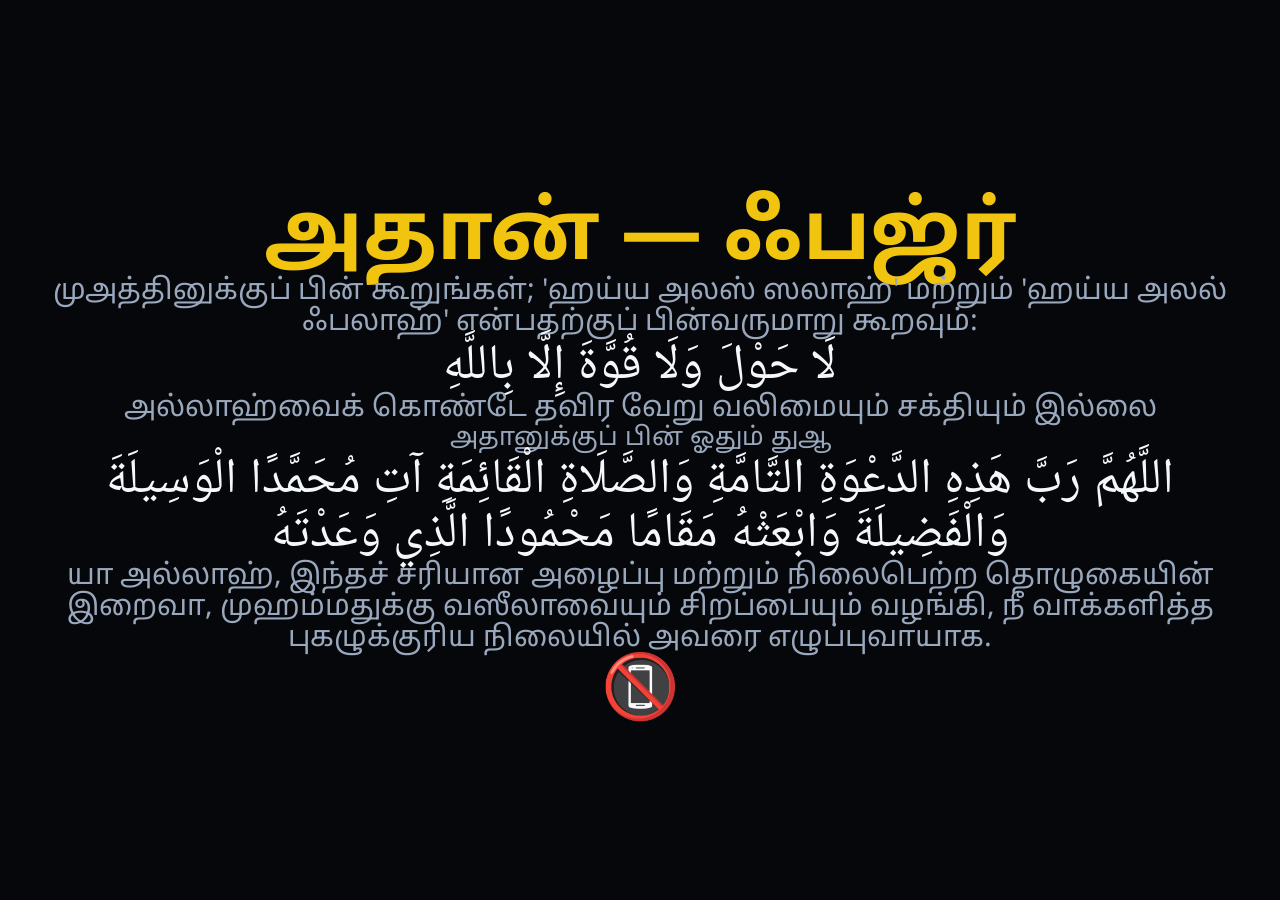
==== display/index.html @ 2e2604dc "M1.5/M2 web app + M3-M5 Android shell, themes, and front-page layout polish Brings the display and a" ====
<!DOCTYPE html>
<html lang="en">
<head>
<meta charset="UTF-8">
<meta name="viewport" content="width=device-width, initial-scale=1.0">
<title>Salah Board</title>
<link rel="stylesheet" href="./fonts/fonts.css">
<link rel="stylesheet" id="theme-css" href="./themes/classic/theme.css">
</head>
<body>
  <div id="screen-root" class="screen-root"></div>
  <div id="night-overlay" aria-hidden="true"></div>

  <script src="./js/config.js"></script>
  <script src="./js/engine.js"></script>
  <script src="./js/state.js"></script>
  <script src="./js/ui.js"></script>
  <script src="./js/main.js"></script>
</body>
</html>
---- display/fonts/fonts.css ----
/* ============================================================
   Salah Board — bundled offline fonts
   woff2 files pulled once from Fontsource's CDN (jsDelivr-backed) and
   committed here — the display never fetches fonts at runtime. Needed
   because the target hardware (cheap Android TV boxes) can't be trusted
   to ship Sinhala/Tamil/Arabic glyphs, and CLAUDE.md/SPEC.md require the
   app to work with zero network access. See FONTS.md for how these were
   downloaded and verified (wOF2 magic bytes).

   Single family 'Salah Sans' spans Latin+Sinhala+Tamil via unicode-range,
   so any element just uses --sb-font and the right glyphs load per
   script. 'Salah Arabic' is separate — dua Arabic text wants a Naskh
   style, not a generic sans.
   ============================================================ */

@font-face {
  font-family: 'Salah Sans';
  font-style: normal;
  font-weight: 400;
  font-display: swap;
  src: url('./noto-sans/noto-sans-400.woff2') format('woff2');
  unicode-range: U+0000-00FF, U+0131, U+0152-0153, U+02BB-02BC, U+2000-206F, U+2074, U+20AC, U+2122, U+2191, U+2193, U+2212, U+2215, U+FEFF, U+FFFD;
}
@font-face {
  font-family: 'Salah Sans';
  font-style: normal;
  font-weight: 700;
  font-display: swap;
  src: url('./noto-sans/noto-sans-700.woff2') format('woff2');
  unicode-range: U+0000-00FF, U+0131, U+0152-0153, U+02BB-02BC, U+2000-206F, U+2074, U+20AC, U+2122, U+2191, U+2193, U+2212, U+2215, U+FEFF, U+FFFD;
}

@font-face {
  font-family: 'Salah Sans';
  font-style: normal;
  font-weight: 400;
  font-display: swap;
  src: url('./noto-sans-sinhala/noto-sans-sinhala-400.woff2') format('woff2');
  unicode-range: U+0D80-0DFF;
}
@font-face {
  font-family: 'Salah Sans';
  font-style: normal;
  font-weight: 700;
  font-display: swap;
  src: url('./noto-sans-sinhala/noto-sans-sinhala-700.woff2') format('woff2');
  unicode-range: U+0D80-0DFF;
}

@font-face {
  font-family: 'Salah Sans';
  font-style: normal;
  font-weight: 400;
  font-display: swap;
  src: url('./noto-sans-tamil/noto-sans-tamil-400.woff2') format('woff2');
  unicode-range: U+0B80-0BFF;
}
@font-face {
  font-family: 'Salah Sans';
  font-style: normal;
  font-weight: 700;
  font-display: swap;
  src: url('./noto-sans-tamil/noto-sans-tamil-700.woff2') format('woff2');
  unicode-range: U+0B80-0BFF;
}

@font-face {
  font-family: 'Salah Arabic';
  font-style: normal;
  font-weight: 400;
  font-display: swap;
  src: url('./noto-naskh-arabic/noto-naskh-arabic-400.woff2') format('woff2');
  unicode-range: U+0600-06FF, U+0750-077F, U+08A0-08FF, U+FB50-FDFF, U+FE70-FEFF;
}
---- display/themes/classic/theme.css ----
/* ============================================================
   Salah Board — theme: classic
   Dark, high-contrast, big-type — inspired by classic green/
   yellow/red LED masjid boards, tastefully modernised. Designed
   to read clearly at 1920x1080 / 1280x720 from ~10 m away.

   Sizing: 1rem = 1vmin * --sb-scale (see html{} below), so every
   font-size/gap in rem is the same *physical* size in landscape and
   portrait on a given panel — only the layout restacks (see the
   @media (orientation: portrait) block at the end). --sb-scale is
   set from config.display.scale / ?scale= by main.js.
   ============================================================ */

:root {
  --sb-scale: 1;
  --sb-bg: #05070a;
  --sb-bg-elevated: #0e1420;
  --sb-fg: #f4f7fb;
  --sb-fg-dim: #9aa8bd;
  --sb-accent: #2ecc71;   /* classic "go" green */
  --sb-warn: #f1c40f;     /* amber — azan / attention */
  --sb-danger: #e74c3c;   /* red — silence / khutbah / salah */
  --sb-border: #1c2434;
  --sb-radius: 14px;
  --sb-font: 'Salah Sans', 'Segoe UI', Tahoma, Arial, sans-serif;
  --sb-font-arabic: 'Salah Arabic', 'Traditional Arabic', 'Scheherazade New', serif;
}

* { box-sizing: border-box; }

html   { font-size: calc(1vmin * var(--sb-scale)); }

html, body {
  margin: 0;
  padding: 0;
  width: 100%;
  height: 100%;
  background: var(--sb-bg);
  color: var(--sb-fg);
  font-family: var(--sb-font);
  overflow: hidden;
}

#screen-root {
  position: relative;
  width: 100vw;
  height: 100vh;
  padding: 4vh 4vw;      /* TV-safe margins — describes the viewport, stays vh/vw */
  display: flex;
  flex-direction: column;
}

#night-overlay {
  position: fixed;
  inset: 0;
  background: #000;
  opacity: 0;
  transition: opacity 1.5s ease;
  pointer-events: none;
  z-index: 50;
}

.screen { display: flex; flex-direction: column; height: 100%; gap: 2rem; }

/* ── Shared bits ─────────────────────────────────────────── */
.topbar { display: flex; justify-content: space-between; align-items: baseline; }
.masjid-name { font-size: 4rem; font-weight: 700; letter-spacing: .02em; }
.dates { text-align: right; font-size: 2.6rem; color: var(--sb-fg-dim); display: flex; flex-direction: row; align-items: baseline; gap: .5em; white-space: nowrap; }
.date-sep { opacity: .6; }

.card { background: var(--sb-bg-elevated); border: 1px solid var(--sb-border); border-radius: var(--sb-radius); padding: 1.6rem 2rem; }

/* ── Hero: clock on top, next azan/iqamah dominant below ───── */
.hero-row { display: flex; flex-direction: column; gap: 1.2rem; align-items: stretch; }
.hero-clock {
  display: flex; flex-direction: row; align-items: baseline; justify-content: center;
  text-align: center; gap: .8rem; flex: 0 0 auto;
}
.hero-next {
  display: flex; flex-direction: column; align-items: center; justify-content: center;
  text-align: center; gap: .6rem; flex: 1;
}

.clock-big { font-size: 8rem; font-weight: 800; line-height: 1; letter-spacing: .02em; font-variant-numeric: tabular-nums; }

.np-label { font-size: 2.2rem; color: var(--sb-fg-dim); text-transform: uppercase; letter-spacing: .08em; }
.np-name { font-size: 6.5rem; font-weight: 800; color: var(--sb-accent); }
.np-times { display: flex; align-items: center; justify-content: center; gap: 4rem; width: 100%; }
.np-time-col { display: flex; flex-direction: column; align-items: center; gap: .4rem; }
.np-divider { width: 1px; align-self: stretch; background: var(--sb-border); }
.np-time-label { font-size: 2.6rem; color: var(--sb-fg-dim); text-transform: uppercase; letter-spacing: .05em; }
.np-time { font-size: 10rem; font-weight: 800; font-variant-numeric: tabular-nums; }
.np-countdown { font-size: 4.4rem; font-weight: 700; font-variant-numeric: tabular-nums; }

.timetable-strip { display: flex; justify-content: space-between; gap: 1.5rem; }
.tt-cell { flex: 1; text-align: center; display: flex; flex-direction: column; gap: .4em; }
.tt-label { font-size: 2.4rem; color: var(--sb-fg-dim); text-transform: uppercase; letter-spacing: .05em; }
.tt-time { font-size: 3.8rem; font-weight: 700; font-variant-numeric: tabular-nums; }

.pinned-banner {
  background: var(--sb-warn); color: #1a1300; font-weight: 700; font-size: 3rem;
  border-radius: var(--sb-radius); padding: 1.2rem 2rem; text-align: center;
}

.jumuah-day-banner {
  background: var(--sb-bg-elevated); border: 1px solid var(--sb-accent); color: var(--sb-accent);
  border-radius: var(--sb-radius); padding: 1rem 2rem; text-align: center; font-size: 2.8rem; font-weight: 600;
}

.ramadan-block { display: flex; justify-content: center; gap: 3rem; font-size: 3.2rem; font-weight: 600; color: var(--sb-warn); }

.card--notice .notice-text,
.card--etiquette .etiquette-text { font-size: 2.8rem; text-align: center; margin: 0; }

.screen--normal { justify-content: space-between; }

/* ── AZAN ─────────────────────────────────────────────────── */
.screen--azan { justify-content: center; align-items: center; text-align: center; gap: .2rem; }
.azan-banner { font-size: 9rem; font-weight: 800; color: var(--sb-warn); margin: 0; line-height: 1.05; }
.azan-reminder, .azan-dua { max-width: 94vw; display: flex; flex-direction: column; gap: .1rem; }
.reminder-text, .translation, .dua-text { font-size: 3.2rem; color: var(--sb-fg-dim); margin: 0; line-height: 1.08; }
.arabic { font-size: 5.5rem; direction: rtl; font-family: var(--sb-font-arabic); margin: 0; line-height: 1.08; }
.azan-dua h3 { font-size: 2.8rem; color: var(--sb-fg-dim); font-weight: 500; margin: 0; line-height: 1.05; }
.phones-silent-icon { font-size: 7rem; line-height: 1; }

/* ── BETWEEN ──────────────────────────────────────────────── */
.screen--between { justify-content: center; align-items: center; text-align: center; gap: 1.5rem; }
.iqamah-countdown-dominant { display: flex; flex-direction: column; gap: .5rem; }
.icd-label { font-size: 4rem; color: var(--sb-fg-dim); text-transform: uppercase; letter-spacing: .08em; margin: 0; }
.icd-countdown { font-size: 18rem; font-weight: 800; font-variant-numeric: tabular-nums; color: var(--sb-accent); line-height: 1; }
.between-reminder { font-size: 3rem; max-width: 70vw; color: var(--sb-fg-dim); }
.between-reminder p { margin: 0; }
.dua-card { max-width: 70vw; display: flex; flex-direction: column; gap: .5rem; }
.sunnah-reminder { font-size: 2.6rem; color: var(--sb-fg-dim); }

/* ── IQAMAH ───────────────────────────────────────────────── */
.screen--iqamah { justify-content: center; align-items: center; text-align: center; gap: 3rem; background: radial-gradient(ellipse at center, #2a0f0f 0%, var(--sb-bg) 70%); }
.iqamah-title { font-size: 11rem; font-weight: 800; color: var(--sb-danger); margin: 0; }
.iqamah-lines { list-style: none; padding: 0; margin: 0; font-size: 3.6rem; display: flex; flex-direction: column; gap: 1rem; }

/* ── SALAH ────────────────────────────────────────────────── */
#screen-root.state-salah { background: #000; } /* fills the padding gap too — true near-black, minimal light spill */
.screen--salah { justify-content: center; align-items: center; text-align: center; gap: 2rem; background: #000; }
.salah-clock { font-size: 5.5rem; color: #333; font-variant-numeric: tabular-nums; }
.salah-line { font-size: 3.6rem; color: #555; }

/* ── AFTER ────────────────────────────────────────────────── */
.screen--after { justify-content: center; align-items: center; text-align: center; }

/* ── SUNRISE_WAIT / LUHA_WAIT / LUHA_OPEN ───────────────────── */
.screen--sunrise-wait, .screen--luha-wait { justify-content: center; align-items: center; text-align: center; gap: 2rem; }
.countdown-label { font-size: 4rem; color: var(--sb-fg-dim); text-transform: uppercase; letter-spacing: .08em; }
.countdown { font-size: 16rem; font-weight: 800; font-variant-numeric: tabular-nums; }
.screen--luha-open { justify-content: center; align-items: center; text-align: center; }
.luha-open-card { font-size: 5.5rem; font-weight: 700; color: var(--sb-accent); }

/* ── NIGHT ────────────────────────────────────────────────── */
.screen--night { justify-content: center; align-items: center; text-align: center; gap: 2rem; }
.night-clock { font-size: 7rem; font-weight: 700; font-variant-numeric: tabular-nums; color: var(--sb-fg-dim); }
.night-next-fajr { font-size: 2.8rem; color: var(--sb-fg-dim); }

/* ── JUMUAH / KHUTBAH ─────────────────────────────────────── */
.screen--jumuah { justify-content: center; align-items: center; text-align: center; gap: 3rem; }
.jumuah-banner { font-size: 6.5rem; font-weight: 700; color: var(--sb-accent); }
.screen--khutbah { justify-content: center; align-items: center; text-align: center; background: radial-gradient(ellipse at center, #2a0f0f 0%, var(--sb-bg) 70%); }
.khutbah-line { font-size: 7.5rem; font-weight: 800; color: var(--sb-danger); }

/* ── Short landscape panels (e.g. 768p) with banners stacked on
   NORMAL: shrink the clock (the one font-size exception) and trim
   chrome spacing (gaps/padding — not part of the authoritative size
   table) so a pinned banner + Ramadan block still fits up to
   ?scale=1.5; no other text shrinks ──────────────────────────── */
@media (max-height: 800px) and (orientation: landscape) {
  .clock-big { font-size: 6rem; }
  .np-time { font-size: 8rem; }
  .screen { gap: .5rem; }
  .card { padding: .5rem 1.5rem; }
  .hero-row { gap: .4rem; }
  .hero-clock, .hero-next { gap: .2rem; }
}

/* ── Portrait: layout restacks only — text sizes are unchanged
   because the rem base is vmin-derived (same physical size).
   Stacking the hero cards costs a lot more vertical room than the
   landscape row does, so chrome spacing (gaps/padding — not
   authoritative like the font table) is tightened here to keep
   NORMAL clear of the viewport up to ?scale=1.5. ────────────── */
@media (orientation: portrait) {
  .screen { gap: 1rem; }
  .card { padding: 1rem 1.5rem; }

  .topbar { flex-direction: column; align-items: center; text-align: center; }
  .dates { text-align: center; }

  .hero-row { flex-direction: column; gap: 1rem; }
  .hero-clock, .hero-next { width: 100%; gap: .4rem; }

  .timetable-strip { display: grid; grid-template-columns: 1fr 1fr; gap: 0; }
  .tt-cell { padding: .8rem 0; }
  .tt-cell:nth-child(n+3) { border-top: 1px solid var(--sb-border); }
  .tt-time { font-size: 4.2rem; }

  .azan-reminder, .azan-dua, .between-reminder, .dua-card { max-width: 88vw; }
}
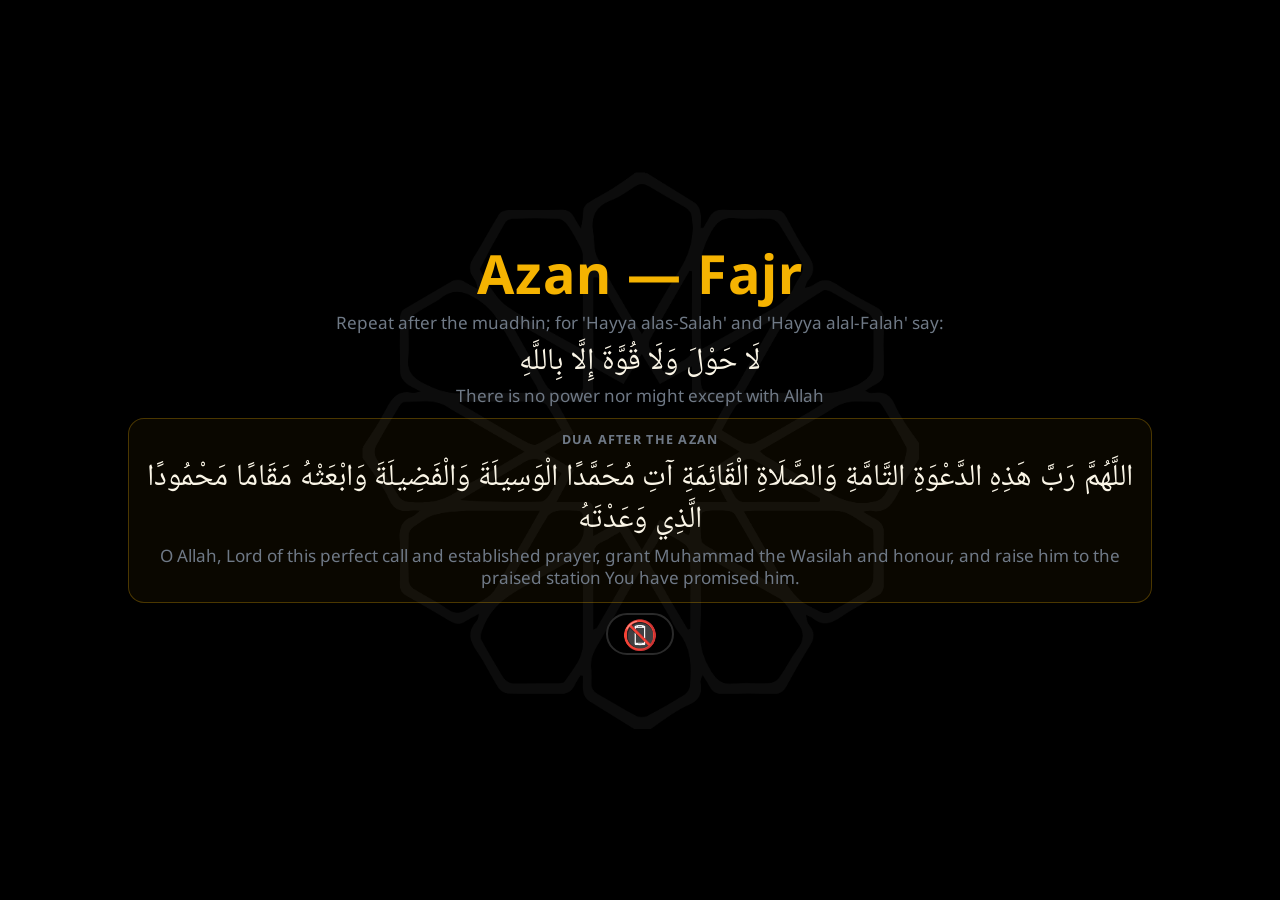
==== commit f17d6229: "Add PC/Debian kiosk deploy kit with on-device settings Adds a Linux/Windows deploy kit (deploy/) for" ====
--- a/display/index.html
+++ b/display/index.html
@@ -11,6 +11,13 @@
   <div id="screen-root" class="screen-root"></div>
   <div id="night-overlay" aria-hidden="true"></div>
 
+  <!-- Click/tap anywhere on the board opens the on-device settings page —
+       the same gesture the Android shell uses (touch the screen → settings).
+       The board has no other interactive elements, so any click means "settings". -->
+  <script>
+    document.addEventListener('click', function () { location.href = '../admin/'; });
+  </script>
+
   <script src="./js/config.js"></script>
   <script src="./js/engine.js"></script>
   <script src="./js/state.js"></script>
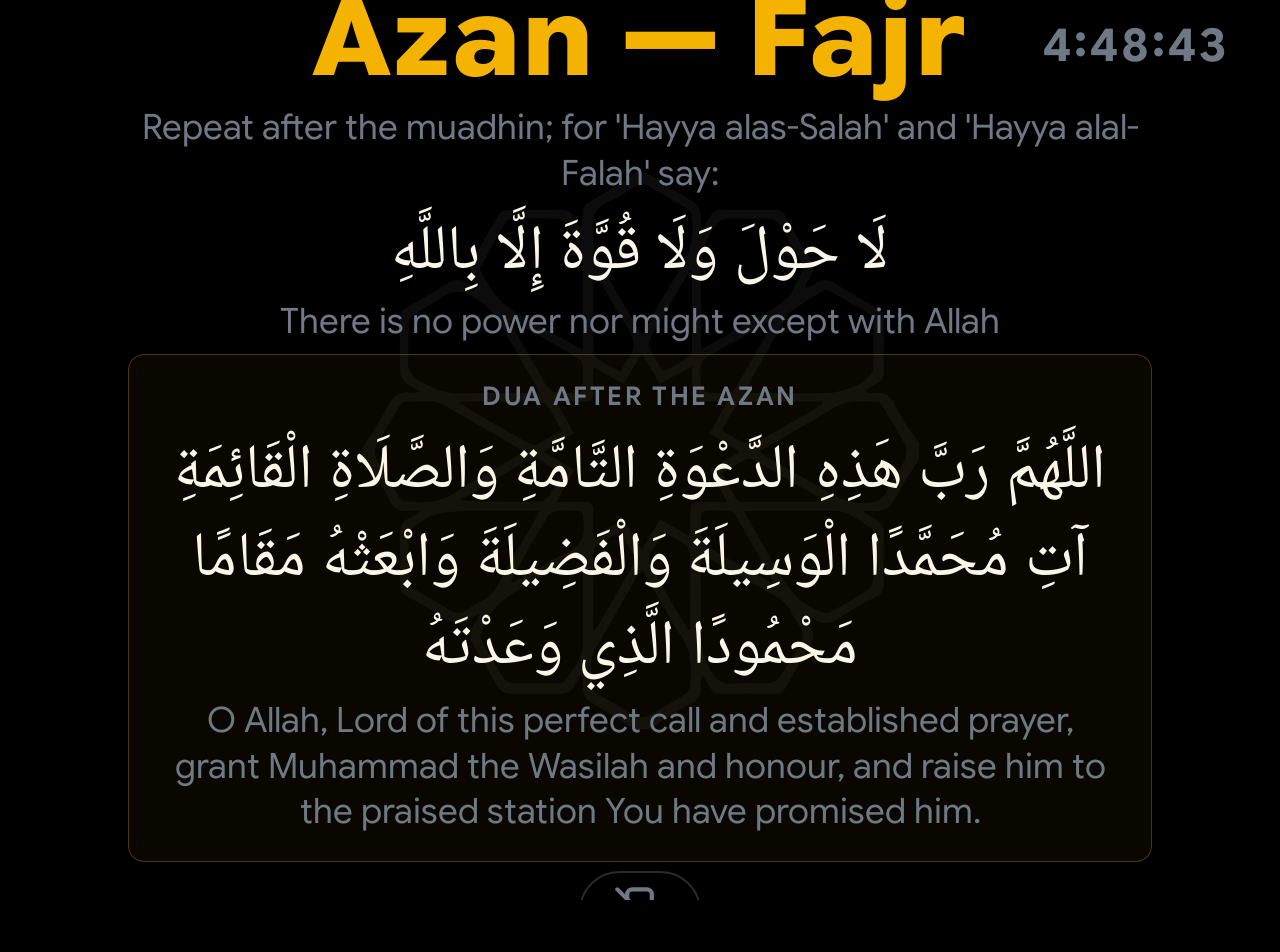
==== commit 1455a718: "Advanced layout tuning, bigger clock/countdown, no sunrise countdown, Jumu'ah alerts end at Asr - Re" ====
--- a/display/index.html
+++ b/display/index.html
@@ -6,6 +6,7 @@
 <title>Salah Board</title>
 <link rel="stylesheet" href="./fonts/fonts.css">
 <link rel="stylesheet" id="theme-css" href="./themes/classic/theme.css">
+<link rel="stylesheet" href="./css/layout.css">
 </head>
 <body>
   <div id="screen-root" class="screen-root"></div>
@@ -15,7 +16,10 @@
        the same gesture the Android shell uses (touch the screen → settings).
        The board has no other interactive elements, so any click means "settings". -->
   <script>
-    document.addEventListener('click', function () { location.href = '../admin/'; });
+    // Not when embedded (the admin Advanced tab shows the board in a preview frame).
+    if (window.self === window.top) {
+      document.addEventListener('click', function () { location.href = '../admin/'; });
+    }
   </script>
 
   <script src="./js/config.js"></script>
--- a/display/fonts/fonts.css
+++ b/display/fonts/fonts.css
@@ -72,3 +72,35 @@
   src: url('./noto-naskh-arabic/noto-naskh-arabic-400.woff2') format('woff2');
   unicode-range: U+0600-06FF, U+0750-077F, U+08A0-08FF, U+FB50-FDFF, U+FE70-FEFF;
 }
+
+/* ── Selectable modern UI fonts (variable, Latin) ─────────────
+   Pulled once from Fontsource (jsDelivr) as variable woff2, one file per
+   family covering the whole weight axis. The board chooses one via
+   config.display.font (see the admin Display tab); it becomes the FIRST
+   family in --sb-font, so Latin uses it and Sinhala/Tamil/Arabic still
+   fall back to the bundled Noto faces above. Google Sans Flex is the
+   default — a modern, space-efficient face that fits long masjid names. */
+@font-face {
+  font-family: 'Google Sans Flex';
+  font-style: normal;
+  font-weight: 100 900;
+  font-display: swap;
+  src: url('./google-sans-flex/google-sans-flex-vf.woff2') format('woff2');
+  unicode-range: U+0000-00FF, U+0131, U+0152-0153, U+2000-206F, U+2074, U+20AC, U+2122, U+2212;
+}
+@font-face {
+  font-family: 'Manrope';
+  font-style: normal;
+  font-weight: 200 800;
+  font-display: swap;
+  src: url('./manrope/manrope-vf.woff2') format('woff2');
+  unicode-range: U+0000-00FF, U+0131, U+0152-0153, U+2000-206F, U+2074, U+20AC, U+2122, U+2212;
+}
+@font-face {
+  font-family: 'Figtree';
+  font-style: normal;
+  font-weight: 300 900;
+  font-display: swap;
+  src: url('./figtree/figtree-vf.woff2') format('woff2');
+  unicode-range: U+0000-00FF, U+0131, U+0152-0153, U+2000-206F, U+2074, U+20AC, U+2122, U+2212;
+}
--- a/display/themes/classic/theme.css
+++ b/display/themes/classic/theme.css
@@ -22,7 +22,7 @@
   --sb-danger: #e74c3c;   /* red — silence / khutbah / salah */
   --sb-border: #1c2434;
   --sb-radius: 14px;
-  --sb-font: 'Salah Sans', 'Segoe UI', Tahoma, Arial, sans-serif;
+  --sb-font: var(--sb-font-ui, 'Salah Sans'), 'Salah Sans', 'Segoe UI', Tahoma, Arial, sans-serif;
   --sb-font-arabic: 'Salah Arabic', 'Traditional Arabic', 'Scheherazade New', serif;
 }
 
@@ -147,8 +147,8 @@
 /* ── AFTER ────────────────────────────────────────────────── */
 .screen--after { justify-content: center; align-items: center; text-align: center; }
 
-/* ── SUNRISE_WAIT / LUHA_WAIT / LUHA_OPEN ───────────────────── */
-.screen--sunrise-wait, .screen--luha-wait { justify-content: center; align-items: center; text-align: center; gap: 2rem; }
+/* ── LUHA_WAIT / LUHA_OPEN ─────────────────────────────── */
+.screen--luha-wait { justify-content: center; align-items: center; text-align: center; gap: 2rem; }
 .countdown-label { font-size: 4rem; color: var(--sb-fg-dim); text-transform: uppercase; letter-spacing: .08em; }
 .countdown { font-size: 16rem; font-weight: 800; font-variant-numeric: tabular-nums; }
 .screen--luha-open { justify-content: center; align-items: center; text-align: center; }
@@ -202,3 +202,17 @@
 
   .azan-reminder, .azan-dua, .between-reminder, .dua-card { max-width: 88vw; }
 }
+
+/* ── Corner clock — the time stays visible on every transient
+   screen (azan, iqamah countdown, luha timer, Jumu'ah).
+   It sits in its own row at the top-right (in normal flow, not
+   floating), so it can never cover the screen's content; the
+   screen below simply takes the remaining height. ──────────── */
+.corner-clock {
+  position: relative; z-index: 1; flex: none; align-self: flex-end;
+  margin-top: -1.5vh;
+  font-size: 5rem; font-weight: 700; line-height: 1;
+  font-variant-numeric: tabular-nums; letter-spacing: .02em;
+  color: var(--sb-fg-dim); pointer-events: none;
+}
+.corner-clock + .screen { height: auto; flex: 1; min-height: 0; }
--- a/display/css/layout.css
+++ b/display/css/layout.css
@@ -0,0 +1,38 @@
+/* ============================================================
+   Salah Board — layout.css
+   Per-board fine-tuning of the NORMAL screen, driven by
+   config.layout.normal (admin → Advanced tab). Loaded AFTER the theme,
+   so it works on top of every theme without touching theme files.
+
+   Sizes: main.js sets one CSS variable per element (--sb-z-<key>, a
+   multiplier, 1 = the theme's own size) and each element is scaled with
+   `zoom`, which — unlike transform — also resizes the space it takes, so
+   the layout re-flows around the bigger/smaller element.
+   The masjid name is the exception: ui.js scales its font-size in JS
+   because its auto-fit-to-one-line logic measures it.
+
+   Visibility: main.js lists hidden elements in <html data-sb-hide="...">.
+   ============================================================ */
+
+.screen--normal .dates             { zoom: var(--sb-z-dates, 1); }
+.screen--normal .clock-big         { zoom: var(--sb-z-clock, 1); }
+.screen--normal .np-label          { zoom: var(--sb-z-nextLabel, 1); }
+.screen--normal .np-name           { zoom: var(--sb-z-nextName, 1); }
+.screen--normal .np-time-label     { zoom: var(--sb-z-timeLabels, 1); }
+.screen--normal .np-time           { zoom: var(--sb-z-prayerTimes, 1); }
+.screen--normal .np-countdown      { zoom: var(--sb-z-countdown, 1); }
+.screen--normal .tt-label          { zoom: var(--sb-z-ttLabels, 1); }
+.screen--normal .tt-time           { zoom: var(--sb-z-ttTimes, 1); }
+.screen--normal .jumuah-day-banner,
+.screen--normal .pinned-banner,
+.screen--normal .ramadan-block     { zoom: var(--sb-z-banners, 1); }
+.screen--normal .card--notice,
+.screen--normal .card--etiquette   { zoom: var(--sb-z-cards, 1); }
+
+html[data-sb-hide~="masjidName"] .screen--normal .masjid-name,
+html[data-sb-hide~="dates"]      .screen--normal .dates,
+html[data-sb-hide~="nextLabel"]  .screen--normal .np-label,
+html[data-sb-hide~="countdown"]  .screen--normal .np-countdown,
+html[data-sb-hide~="timetable"]  .screen--normal .card--timetable,
+html[data-sb-hide~="cards"]      .screen--normal .card--notice,
+html[data-sb-hide~="cards"]      .screen--normal .card--etiquette { display: none; }
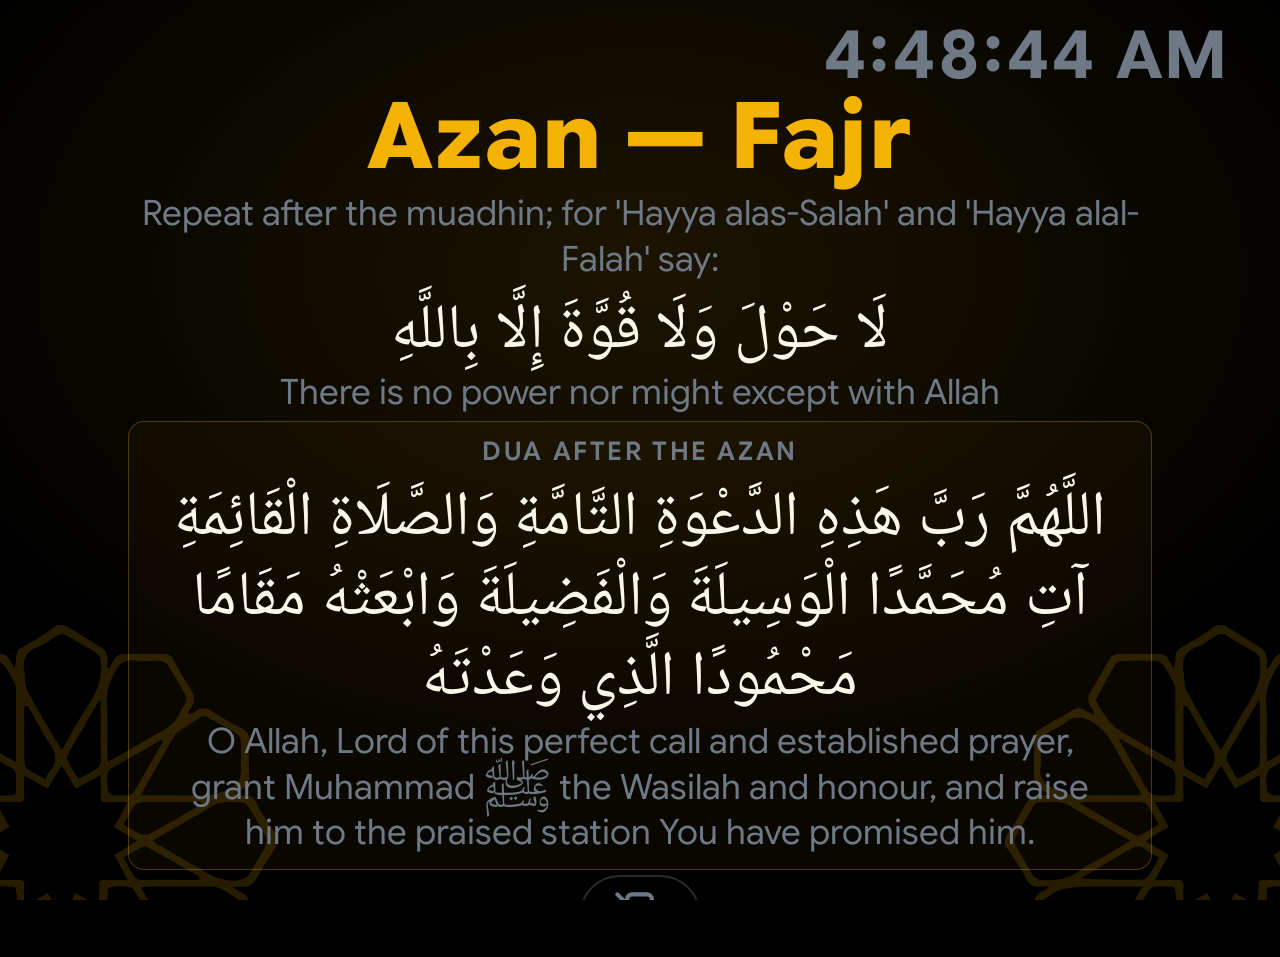
==== commit f2ab45df: "refactor: engine.js builds on vendored pt-core.js (SB-3) Moved to PT: parseTime, loadMonth (cached f" ====
--- a/display/index.html
+++ b/display/index.html
@@ -23,6 +23,7 @@
   </script>
 
   <script src="./js/config.js"></script>
+  <script src="./js/pt-core.js"></script>
   <script src="./js/engine.js"></script>
   <script src="./js/state.js"></script>
   <script src="./js/ui.js"></script>
--- a/display/fonts/fonts.css
+++ b/display/fonts/fonts.css
@@ -64,6 +64,28 @@
   unicode-range: U+0B80-0BFF;
 }
 
+/* Arabic honorific ligatures (ﷺ U+FDFA, ﷻ, ﷲ … U+FDF0–FDFF) inside
+   normal Latin/Tamil/Sinhala text, e.g. "upon the Prophet ﷺ". Without this
+   the UI font has no glyph and the TV draws an empty box. Borrowed from the
+   bundled Naskh file (it has them — checked with fontTools); one face for
+   all weights so bold text doesn't get a faux-bold smear. */
+@font-face {
+  font-family: 'Salah Sans';
+  font-style: normal;
+  font-weight: 400;
+  font-display: swap;
+  src: url('./noto-naskh-arabic/noto-naskh-arabic-400.woff2') format('woff2');
+  unicode-range: U+FDF0-FDFF;
+}
+@font-face {
+  font-family: 'Salah Sans';
+  font-style: normal;
+  font-weight: 700;
+  font-display: swap;
+  src: url('./noto-naskh-arabic/noto-naskh-arabic-400.woff2') format('woff2');
+  unicode-range: U+FDF0-FDFF;
+}
+
 @font-face {
   font-family: 'Salah Arabic';
   font-style: normal;
--- a/display/themes/classic/theme.css
+++ b/display/themes/classic/theme.css
@@ -115,11 +115,13 @@
 .screen--normal { justify-content: space-between; }
 
 /* ── AZAN ─────────────────────────────────────────────────── */
-.screen--azan { justify-content: center; align-items: center; text-align: center; gap: .2rem; }
+.screen--azan { justify-content: center; align-items: center; text-align: center; gap: 1.2rem; }
 .azan-banner { font-size: 9rem; font-weight: 800; color: var(--sb-warn); margin: 0; line-height: 1.05; }
-.azan-reminder, .azan-dua { max-width: 94vw; display: flex; flex-direction: column; gap: .1rem; }
-.reminder-text, .translation, .dua-text { font-size: 3.2rem; color: var(--sb-fg-dim); margin: 0; line-height: 1.08; }
-.arabic { font-size: 5.5rem; direction: rtl; font-family: var(--sb-font-arabic); margin: 0; line-height: 1.08; }
+.azan-reminder, .azan-dua { max-width: 94vw; display: flex; flex-direction: column; gap: .4rem; }
+/* Line-heights opened up from 1.08: Arabic vowel marks were touching the
+   English line below at 1366x768, with half the screen left empty. */
+.reminder-text, .translation, .dua-text { font-size: 3.2rem; color: var(--sb-fg-dim); margin: 0; line-height: 1.3; }
+.arabic { font-size: 5.5rem; direction: rtl; font-family: var(--sb-font-arabic); margin: 0; line-height: 1.45; }
 .azan-dua h3 { font-size: 2.8rem; color: var(--sb-fg-dim); font-weight: 500; margin: 0; line-height: 1.05; }
 .phones-silent-icon { font-size: 7rem; line-height: 1; }
 
@@ -162,8 +164,19 @@
 /* ── JUMUAH / KHUTBAH ─────────────────────────────────────── */
 .screen--jumuah { justify-content: center; align-items: center; text-align: center; gap: 3rem; }
 .jumuah-banner { font-size: 6.5rem; font-weight: 700; color: var(--sb-accent); }
+.jumuah-speaker { font-size: 5.5rem; font-weight: 700; color: var(--sb-fg); }
+.jumuah-topic { font-size: 4rem; font-weight: 500; color: var(--sb-fg-dim); max-width: 85vw; }
 .screen--khutbah { justify-content: center; align-items: center; text-align: center; background: radial-gradient(ellipse at center, #2a0f0f 0%, var(--sb-bg) 70%); }
 .khutbah-line { font-size: 7.5rem; font-weight: 800; color: var(--sb-danger); }
+/* Jumu'ah sunnah/bayan/khutbah set (ui.js .jm): proportionate to this theme. */
+.jumuah-times { font-size: 4.4rem; font-weight: 600; color: var(--sb-fg); }
+.jumuah-times .jm-key { color: var(--sb-fg-dim); font-weight: 500; }
+.jumuah-times .date-sep { margin: 0 .5em; opacity: .5; }
+.jumuah-countdown { font-size: 3.4rem; color: var(--sb-fg-dim); }
+.jm-sched { margin-top: 2rem; }
+.khutbah-title { font-size: 4.4rem; color: var(--sb-fg-dim); }
+.jm-quiet { font-size: 3.4rem; border: 1px solid var(--sb-border); border-radius: 999px; padding: .6rem 2rem .6rem 1.4rem; margin-bottom: 1.5rem; }
+.jm-quiet--stack { border-radius: 2rem; }
 
 /* ── Short landscape panels (e.g. 768p) with banners stacked on
    NORMAL: shrink the clock (the one font-size exception) and trim
@@ -203,15 +216,30 @@
   .azan-reminder, .azan-dua, .between-reminder, .dua-card { max-width: 88vw; }
 }
 
+/* ── Two or more banners at once (e.g. a Ramadan Friday with an Eid notice):
+   on tall screens the generous gaps pushed the notice card off the bottom
+   (up to ~90px at 1080p). Use the same tight chrome spacing as short panels
+   above — spacing only, no text shrinks. ───────────────────────────── */
+.screen--normal:has(.jumuah-day-banner):has(.pinned-banner),
+.screen--normal:has(.jumuah-day-banner):has(.ramadan-block),
+.screen--normal:has(.pinned-banner):has(.ramadan-block) { gap: .5rem; }
+.screen--normal:has(.jumuah-day-banner):has(.pinned-banner) :is(.card, .hero-row),
+.screen--normal:has(.jumuah-day-banner):has(.ramadan-block) :is(.card, .hero-row),
+.screen--normal:has(.pinned-banner):has(.ramadan-block) :is(.card, .hero-row) { gap: .4rem; }
+.screen--normal:has(.jumuah-day-banner):has(.pinned-banner) .card,
+.screen--normal:has(.jumuah-day-banner):has(.ramadan-block) .card,
+.screen--normal:has(.pinned-banner):has(.ramadan-block) .card { padding: .5rem 1.5rem; }
+
 /* ── Corner clock — the time stays visible on every transient
    screen (azan, iqamah countdown, luha timer, Jumu'ah).
    It sits in its own row at the top-right (in normal flow, not
    floating), so it can never cover the screen's content; the
-   screen below simply takes the remaining height. ──────────── */
+   screen below simply takes the remaining height. Enlarged ~45% after
+   board feedback (hard to read across the hall). ─────────────────── */
 .corner-clock {
   position: relative; z-index: 1; flex: none; align-self: flex-end;
   margin-top: -1.5vh;
-  font-size: 5rem; font-weight: 700; line-height: 1;
+  font-size: 7rem; font-weight: 700; line-height: 1;
   font-variant-numeric: tabular-nums; letter-spacing: .02em;
   color: var(--sb-fg-dim); pointer-events: none;
 }
--- a/display/css/layout.css
+++ b/display/css/layout.css
@@ -1,33 +1,20 @@
 /* ============================================================
    Salah Board — layout.css
-   Per-board fine-tuning of the NORMAL screen, driven by
-   config.layout.normal (admin → Advanced tab). Loaded AFTER the theme,
-   so it works on top of every theme without touching theme files.
+   Per-board fine-tuning, driven by config.layout (admin → Advanced tab).
+   Loaded AFTER the theme, so it works on top of every theme without
+   touching theme files.
 
    Sizes: main.js sets one CSS variable per element (--sb-z-<key>, a
-   multiplier, 1 = the theme's own size) and each element is scaled with
-   `zoom`, which — unlike transform — also resizes the space it takes, so
-   the layout re-flows around the bigger/smaller element.
-   The masjid name is the exception: ui.js scales its font-size in JS
-   because its auto-fit-to-one-line logic measures it.
+   multiplier, 1 = the theme's own size) and injects one rule per element
+   from SBConfig.LAYOUT_GROUPS (config.js): `selector { zoom: var(...) }`.
+   `zoom` — unlike transform — also resizes the space an element takes, so
+   the layout re-flows around it. The masjid name is the exception: ui.js
+   scales its font-size in JS because its auto-fit logic measures it.
 
    Visibility: main.js lists hidden elements in <html data-sb-hide="...">.
+
+   Also holds small theme-independent structural rules (end of file).
    ============================================================ */
-
-.screen--normal .dates             { zoom: var(--sb-z-dates, 1); }
-.screen--normal .clock-big         { zoom: var(--sb-z-clock, 1); }
-.screen--normal .np-label          { zoom: var(--sb-z-nextLabel, 1); }
-.screen--normal .np-name           { zoom: var(--sb-z-nextName, 1); }
-.screen--normal .np-time-label     { zoom: var(--sb-z-timeLabels, 1); }
-.screen--normal .np-time           { zoom: var(--sb-z-prayerTimes, 1); }
-.screen--normal .np-countdown      { zoom: var(--sb-z-countdown, 1); }
-.screen--normal .tt-label          { zoom: var(--sb-z-ttLabels, 1); }
-.screen--normal .tt-time           { zoom: var(--sb-z-ttTimes, 1); }
-.screen--normal .jumuah-day-banner,
-.screen--normal .pinned-banner,
-.screen--normal .ramadan-block     { zoom: var(--sb-z-banners, 1); }
-.screen--normal .card--notice,
-.screen--normal .card--etiquette   { zoom: var(--sb-z-cards, 1); }
 
 html[data-sb-hide~="masjidName"] .screen--normal .masjid-name,
 html[data-sb-hide~="dates"]      .screen--normal .dates,
@@ -36,3 +23,104 @@
 html[data-sb-hide~="timetable"]  .screen--normal .card--timetable,
 html[data-sb-hide~="cards"]      .screen--normal .card--notice,
 html[data-sb-hide~="cards"]      .screen--normal .card--etiquette { display: none; }
+
+/* ── Jumu'ah banner carousel ───────────────────────────────────
+   When a bayan speaker/topic is set, the banner alternates between
+   "Jumu'ah today · Bayan · Azan" and "Speaker · Topic" on ONE line
+   (crossfade, 6 s each — see jumuahCarouselHtml in ui.js), so it takes
+   no more height than the plain banner. Structural only (inherits the
+   theme's colours and size), so it suits every theme. Slides stack in
+   one grid cell, so the banner is as tall as the taller slide. */
+.jumuah-day-banner.jdb-carousel { display: grid; place-items: center; }
+.jdb-carousel .jdb-slide {
+  grid-area: 1 / 1;
+  opacity: 0;
+  animation: jdb-cycle var(--jdb-cycle, 12s) linear infinite;
+}
+/* Two slides: each visible for its half of the cycle, 0.5 s fades. */
+@keyframes jdb-cycle {
+  0%    { opacity: 0; }
+  4%    { opacity: 1; }
+  46%   { opacity: 1; }
+  50%   { opacity: 0; }
+  100%  { opacity: 0; }
+}
+.jumuah-day-banner .jdb-sep { opacity: .6; }
+/* Each slide stays on ONE line. A long "Speaker · Topic" used to wrap to two
+   lines, and since the banner is as tall as its tallest slide, it doubled the
+   banner's height every Friday and squeezed the azan/iqamah numbers. ui.js
+   (fitBannerSlides) shrinks a long slide's text first; anything still too
+   long ends in "…". The full speaker/topic shows on the bayan screen. */
+.jdb-carousel .jdb-slide {
+  max-width: 100%; min-width: 0;
+  white-space: nowrap; overflow: hidden; text-overflow: ellipsis;
+}
+
+/* ── Arabic honorifics (ﷺ ﷻ) in running text ─────────────────────
+   One character holds a whole phrase in 2–3 stacked lines of calligraphy,
+   so at text size it's a smudge from across the hall. Enlarge it without
+   making the line taller (line-height: 0). Inside Arabic text it already
+   sits at the right size. Glyph: fonts.css borrows it from Noto Naskh. */
+.honorific { font-size: 1.6em; line-height: 0; vertical-align: -.15em; }
+.arabic .honorific { font-size: inherit; vertical-align: baseline; }
+
+/* ── AM/PM on the main clock ──────────────────────────────────────
+   Inside .clock-big, sized in em so it follows the clock in every theme,
+   on banner days and with the admin "Clock" size slider. Sits on the
+   digits' baseline, dimmed so the time itself stays the focus. */
+.clock-ampm {
+  font-size: .26em; font-weight: 700; letter-spacing: .04em;
+  margin-left: .25em; opacity: .55;
+}
+
+/* Corner clock (azan, iqamah, Luha… screens): AM/PM at full clock size. */
+.corner-ampm { margin-left: .3em; }
+
+/* ── Jumu'ah sunnah / bayan / khutbah: shared structure (ui.js .jm) ─────
+   body (centred, takes the room) + the same quiet footer on all three.
+   Structure only, at zero specificity (:where) so every theme gets a sane
+   layout and can restyle any of it. Quiet on purpose: dim, modest sizes —
+   nothing here should pull eyes from the speaker. */
+:where(.jm) { justify-content: space-between; align-items: center; text-align: center; }
+:where(.jm-body) {
+  flex: 1; min-height: 0; width: 100%;
+  display: flex; flex-direction: column; align-items: center; justify-content: center; gap: 1.2rem;
+}
+:where(.jm-sched) { display: flex; flex-direction: column; align-items: center; gap: .3rem; margin-top: .8rem; }
+:where(.jumuah-times) { font-size: 2.6rem; font-weight: 600; color: var(--sb-fg-dim); font-variant-numeric: tabular-nums; }
+:where(.jumuah-countdown) { font-size: 2.2rem; font-weight: 500; color: var(--sb-fg-dim); opacity: .75; }
+:where(.khutbah-title) { font-size: 2.6rem; font-weight: 600; color: var(--sb-fg-dim); }
+:where(.jm-quiet) {
+  display: inline-flex; align-items: center; gap: .7em; flex: none;
+  font-size: 2.2rem; color: var(--sb-fg-dim); line-height: 1.2;
+  max-width: 94vw;
+}
+:where(.jm-quiet-icon) { display: inline-flex; font-size: 1.5em; flex: none; }
+/* Messages never break inside; they sit side by side (with a dot)… */
+.jm-quiet-text { display: flex; flex-wrap: wrap; align-items: baseline; justify-content: center; }
+.jm-msg { white-space: nowrap; }
+.jm-dot { margin: 0 .5em; opacity: .5; }
+/* …or, when they don't fit (ui.js fitQuiet), stack as two centred lines. */
+.jm-quiet--stack .jm-quiet-text { flex-direction: column; align-items: center; row-gap: .15em; }
+.jm-quiet--stack .jm-dot { display: none; }
+.jm-quiet--wrap .jm-msg { white-space: normal; text-align: center; }
+/* Schedule pairs ("Khutbah 12:53") never split; on narrow screens they
+   stack instead of wrapping mid-pair. */
+.jumuah-times { display: flex; flex-wrap: wrap; justify-content: center; align-items: baseline; }
+.jm-pair { white-space: nowrap; }
+@media (orientation: portrait) {
+  .jumuah-times { flex-direction: column; align-items: center; row-gap: .2em; }
+  .jumuah-times .jm-sep { display: none; }
+}
+
+/* ── "Next prayer" head ──────────────────────────────────────────
+   Wraps the label + name. By default it's invisible to layout (its children
+   behave exactly as before); a theme opts in by styling .np-head itself —
+   :where() keeps this at zero specificity so any theme rule wins. */
+:where(.np-head) { display: contents; }
+
+/* ── Transient screens under the corner clock ───────────────────
+   If a screen's content is ever taller than the room left (e.g. very
+   large custom sizes), `safe center` lets it overflow at the BOTTOM
+   instead of sliding up underneath the clock. */
+.corner-clock + .screen { justify-content: safe center; }
